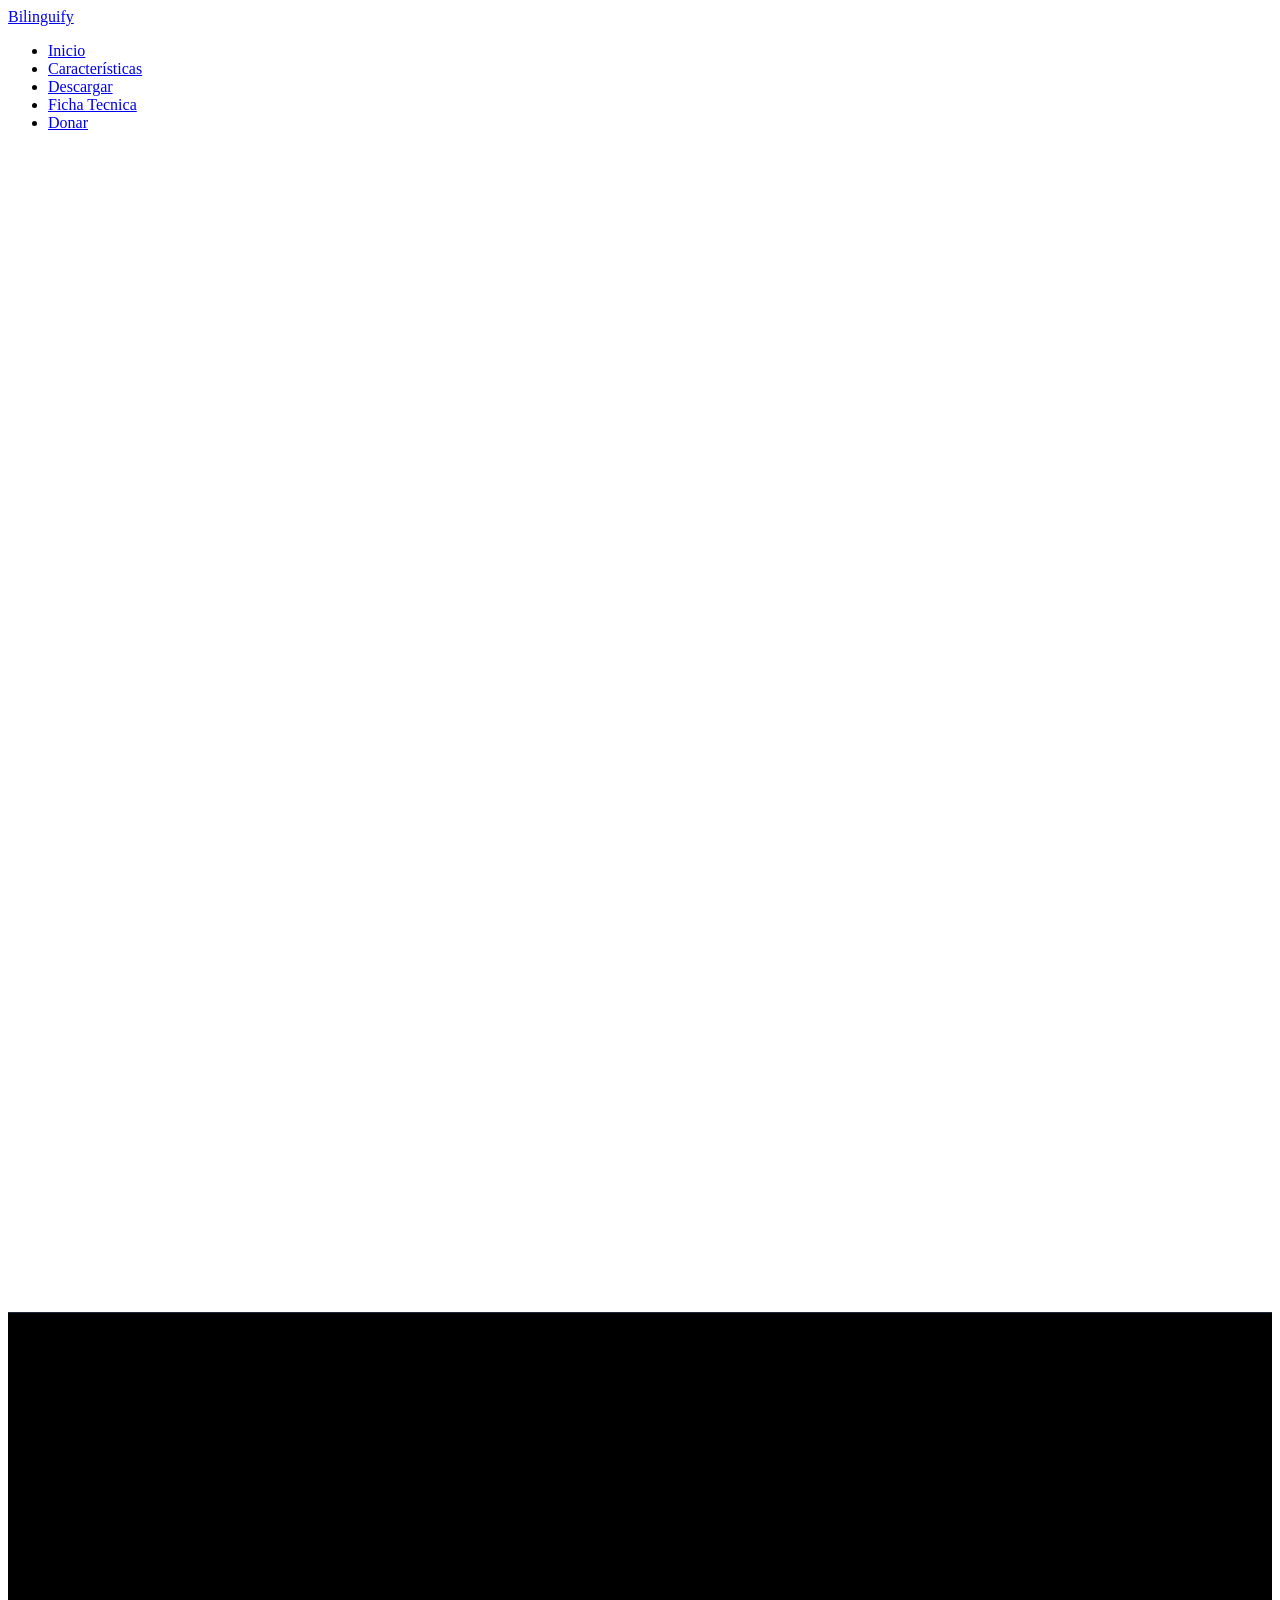
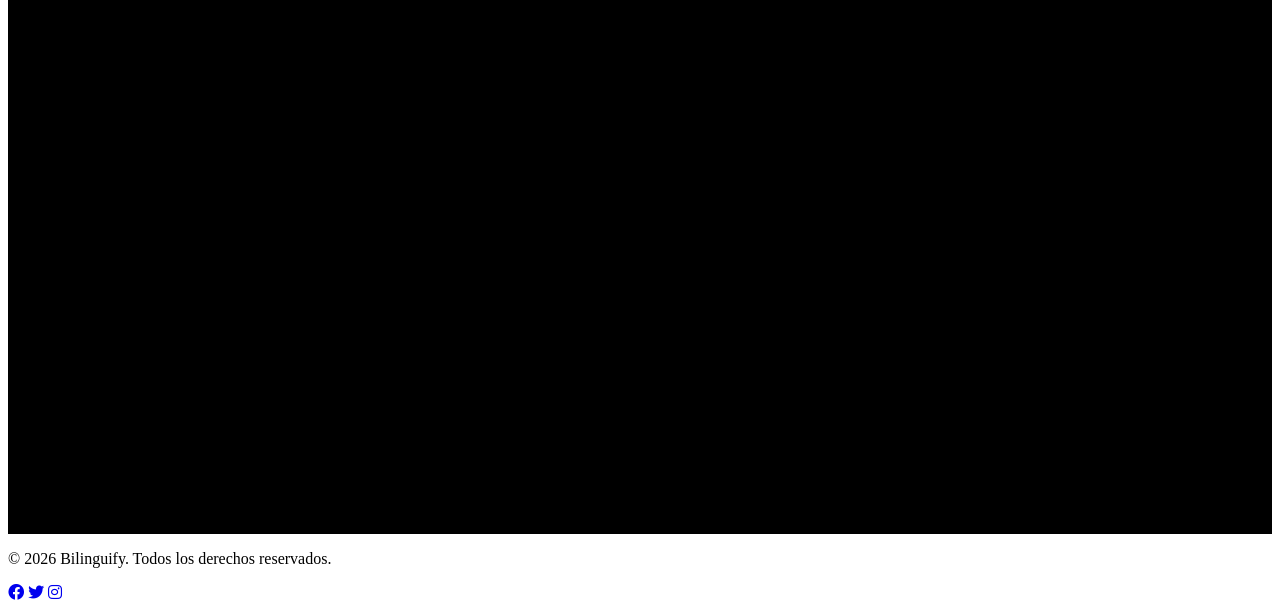
==== index.html @ 404af728 "Add files via upload" ====
<!DOCTYPE html>
<html lang="es">
<head>
    <meta charset="UTF-8">
    <meta name="viewport" content="width=device-width, initial-scale=1.0">
    <title>Bilinguify - Rompe las barreras del idioma</title>
    
    <link rel="icon" href="imagenes/logo.png" type="image/png">
    <link rel="apple-touch-icon" href="imagenes/logo.png">

    <link href="https://fonts.googleapis.com/css2 family=Poppins:wght@300;400;600;700&display=swap" rel="stylesheet">
    
    <link rel="stylesheet" href="https://cdnjs.cloudflare.com/ajax/libs/font-awesome/6.0.0/css/all.min.css">
    
    <link href="https://unpkg.com/aos@2.3.1/dist/aos.css" rel="stylesheet">
    
    <link rel="stylesheet" href="style.css">
    <style>
        /* Improved download button styles */
        .download-btns{display:flex;justify-content:center;margin-top:18px}
        .btn-descarga{display:inline-flex;align-items:center;gap:10px;padding:14px 22px;background:linear-gradient(90deg,#0066ff 0%,#00c6ff 100%);color:#fff;text-decoration:none;border-radius:12px;box-shadow:0 8px 30px rgba(0,102,255,0.18);transition:transform .18s ease,box-shadow .18s ease,opacity .18s ease;font-weight:600}
        .btn-descarga i{font-size:1.1rem}
        .btn-descarga span{letter-spacing:0.6px}
        .btn-descarga:active{transform:translateY(1px)}
        .btn-descarga:hover{transform:translateY(-4px);box-shadow:0 18px 40px rgba(0,102,255,0.22);opacity:0.98}
        .btn-descarga:focus{outline:3px solid rgba(0,198,255,0.18);outline-offset:4px}
        @media (max-width:480px){.btn-descarga{padding:12px 16px;border-radius:10px}}
    </style>
</head>
<body>

    <header class="navbar">
        <div class="container">
            <a href="#" class="logo">Bilingui<span class="accent">fy</span></a>
            <nav>
                <ul class="nav-links">
                    <li><a href="#inicio">Inicio</a></li>
                    <li><a href="#funciones">Características</a></li>
                    <li><a href="#descarga" class="btn-small">Descargar</a></li>
                    <li><a href="ficha-tecnica.html" class="btn-small">Ficha Tecnica</a></li>
                    <li><a href="#donar" class="btn-small">Donar</a></li>
                </ul>
            </nav>
            <div class="menu-toggle" id="mobile-menu">
                <span class="bar"></span>
                <span class="bar"></span>
                <span class="bar"></span>
            </div>
        </div>
    </header>

    <section id="inicio" class="hero-section">
        <div class="parallax-bg"></div>
        <div class="container hero-content">
            <div class="hero-text" data-aos="fade-right" data-aos-duration="1000">
                <h1>Traduce el mundo en tiempo real</h1>
                <p>Bilinguify combina traducción de voz instantánea, reconocimiento de cámara inteligente y la interfaz más fluida para que nunca te quedes sin palabras.</p>
                <div class="hero-btns">
                    <a href="#descarga" class="btn-primary ripple"><i class="fas fa-download"></i> Obtener App</a>
                    <a href="#demo" class="btn-secondary"><i class="fas fa-play"></i> Ver Cómo Funciona</a>
                </div>
            </div>
            <div class="hero-image" data-aos="fade-left" data-aos-duration="1000">
                <img src="/imagenes/logo.png" alt="Bilinguify App Interface" class="floating app-mockup">
            </div>
        </div>
    </section>

    <section id="funciones" class="features-section">
        <div class="container">
            <h2 class="section-title" data-aos="fade-up">Comunicación Sin Límites</h2>
            <p class="section-subtitle" data-aos="fade-up" data-aos-delay="100">Explora las potentes herramientas integradas en Bilinguify.</p>
            
            <div class="features-grid">
                <div class="feature-card" data-aos="flip-left" data-aos-delay="200">
                    <div class="icon-box"><i class="fas fa-microphone"></i></div>
                    <h3>Comenzar a Hablar</h3>
                    <p>Traducción de voz bidireccional instantánea. Habla de forma natural y deja que Bilinguify haga el resto.</p>
                </div>
                <div class="feature-card" data-aos="flip-left" data-aos-delay="400">
                    <div class="icon-box"><i class="fas fa-camera"></i></div>
                    <h3>Traducción por Cámara</h3>
                    <p>Apunta a carteles, menús o documentos y obtén una traducción clara superpuesta al instante.</p>
                </div>
                <div class="feature-card" data-aos="flip-left" data-aos-delay="600">
                    <div class="icon-box"><i class="fas fa-download"></i></div>
                    <h3>Modo Offline</h3>
                    <p>Descarga paquetes de idiomas completos para traducir con total precisión incluso sin conexión a internet.</p>
                </div>
            </div>
        </div>
    </section>
    <section id="capturas" class="screenshot-section">
        <div class="parallax-bg-2"></div>
        <div class="container">
            <h2 class="section-title" data-aos="fade-up">Una Interfaz Limpia y Profesional</h2>
            <p class="section-subtitle" data-aos="fade-up">Diseñada minuciosamente para ofrecer la mejor experiencia de usuario.</p>

            <div class="gallery" data-aos="zoom-in" data-aos-duration="200">
                <figure class="thumb">
                    <img src="/imagenes/imagen1.jpg" alt="Pantalla principal" data-large="/imagenes/imagen1.jpg">
                    <figcaption>Pantalla principal optimizada para una traducción rápida a un solo toque.</figcaption>
                </figure>
                <figure class="thumb">
                    <img src="/imagenes/imagen2.jpg" alt="Traducciones recientes" data-large="/imagenes/imagen2.jpg">
                    <figcaption>Accede fácilmente a tus traducciones recientes y guarda frases recurrentes.</figcaption>
                </figure>
                <figure class="thumb">
                    <img src="/imagenes/imagen3.jpg" alt="Reconocimiento OCR" data-large="/imagenes/imagen3.jpg">
                    <figcaption>Reconocimiento óptico de caracteres de alta precisión en más idiomas.</figcaption>
                </figure>
            </div>
        </div>

        <!-- Lightbox / Modal -->
        <div id="lightbox" class="lightbox" aria-hidden="true">
            <button class="lb-close" aria-label="Cerrar">&times;</button>
            <img id="lightbox-img" src="" alt="">
        </div>

        <style>
            .gallery{display:flex;gap:18px;justify-content:center;flex-wrap:wrap;margin:30px 0}
            .thumb{width:320px;max-width:32%;min-width:220px;text-align:center}
            .thumb img{width:100%;height:auto;border-radius:12px;display:block;cursor:zoom-in;transition:transform .25s ease, box-shadow .25s ease}
            .thumb img:hover{transform:scale(1.06);box-shadow:0 12px 30px rgba(0,0,0,.25)}
            .thumb figcaption{margin-top:10px;font-size:0.95rem;color:#666}
            @media (max-width:900px){ .thumb{max-width:45%} }
            @media (max-width:600px){ .thumb{max-width:100%} }

            .lightbox{position:fixed;inset:0;display:none;align-items:center;justify-content:center;background:rgba(0,0,0,.85);z-index:9999;padding:20px}
            .lightbox.show{display:flex}
            .lightbox img{max-width:90%;max-height:90%;border-radius:8px;box-shadow:0 20px 60px rgba(0,0,0,.5)}
            .lb-close{position:absolute;top:18px;right:18px;background:transparent;border:none;color:#fff;font-size:2.2rem;cursor:pointer;padding:6px;line-height:1}
        </style>

        <script>
            (function(){
                const thumbs = document.querySelectorAll('#capturas .thumb img');
                const lb = document.getElementById('lightbox');
                const lbImg = document.getElementById('lightbox-img');
                const lbClose = document.querySelector('.lb-close');

                function open(src, alt){
                    lbImg.src = src;
                    lbImg.alt = alt || '';
                    lb.classList.add('show');
                    lb.setAttribute('aria-hidden','false');
                    document.body.style.overflow = 'hidden';
                }
                function close(){
                    lb.classList.remove('show');
                    lb.setAttribute('aria-hidden','true');
                    lbImg.src = '';
                    document.body.style.overflow = '';
                }

                thumbs.forEach(img=>{
                    // hover already handled by CSS; click opens lightbox
                    img.addEventListener('click', ()=> open(img.dataset.large || img.src, img.alt));
                    // allow focus + Enter to open
                    img.tabIndex = 0;
                    img.addEventListener('keydown', e=>{ if(e.key === 'Enter') open(img.dataset.large || img.src, img.alt); });
                });

                lbClose.addEventListener('click', close);
                lb.addEventListener('click', e=>{
                    if(e.target === lb) close(); // click outside image
                });
                document.addEventListener('keydown', e=>{ if(e.key === 'Escape') close(); });
            })();
        </script>
    </section>

    <section id="demo" class="video-section">
        <div class="container">
            <div class="video-content-wrapper">
                <div class="video-text" data-aos="fade-right">
                    <h2>Mira Bilinguify en Acción</h2>
                    <p>Descubre en este video demostrativo cómo Bilinguify procesa la voz en tiempo real, ofreciendo traducciones precisas con una latencia casi nula. El compañero de viaje y negocios definitivo.</p>
                </div>
                <div class="video-player-container" data-aos="fade-left">
                    <video controls poster="https://via.placeholder.com/640x360/0056d2/fff?text=Reproducir+Demo+Bilinguify">
                        <source src="https://www.w3schools.com/html/mov_bbb.mp4" type="video/mp4">
                        Tu navegador no soporta videos.
                    </video>
                </div>
            </div>
        </div>
    </section>

    <section id="descarga" class="download-section">
        <div class="container text-center" data-aos="zoom-out">
            <h2>¿Listo para hablar cualquier idioma?</h2>
            <p>Descarga Bilinguify de forma gratuita y experimenta una comunicación verdaderamente global.</p>
            <div class="download-btns">
                <a href="#" class="btn-descarga">
                    <i class="fas fa-download"></i>
                    <span>DESCARGAR</span>
                </a>
            </div>
        </div>
    </section>

    <!-- ==========================================
     SECCIÓN: COLABORACIÓN Y SOPORTE (DONAR)
     ========================================== -->
<section id="donar" class="support-section">
    <div class="container">
        <div class="support-wrapper" data-aos="zoom-in">
            
            <!-- Mensaje Emocional de Desarrollador Solo -->
            <div class="support-content">
                <div class="heart-icon"><i class="fas fa-heart"></i></div>
                <h2>Detrás de cada línea de código...</h2>
                <p class="emotional-text">
                    <strong>Bilinguify</strong> no nació en una gran oficina corporativa ni cuenta con millones de dólares en presupuesto. Nació de la pasión de un <strong>único desarrollador independiente</strong> que cree firmemente en crear herramientas libres de publicidad, rápidas y que respeten tu privacidad.
                </p>
                <p class="emotional-text sub">
                    Mantener este proyecto vivo, optimizar los motores de traducción local y pasar madrugadas enteras puliendo detalles requiere de incontables horas (y mucho café). Si esta aplicación te ha sido de utilidad, considera apoyarme. Tu colaboración es el motor real que me permite seguir programando en solitario. ¡Cada grano de arena cuenta!
                </p>
            </div>

            <!-- Botones de Pago / Colaboración -->
            <div class="payment-methods">
                
                <!-- Botón PayPal -->
                <a href="https://www.paypal.me/TU_USUARIO" target="_blank" class="pay-card paypal-card">
                    <div class="pay-icon"><i class="fab fa-paypal"></i></div>
                    <div class="pay-info">
                        <h3>Donar con PayPal</h3>
                        <p>Apoya mediante tarjeta de crédito o saldo de forma rápida y segura.</p>
                    </div>
                    <span class="pay-btn">Enviar apoyo <i class="fas fa-external-link-alt"></i></span>
                </a>

                <!-- Botón Binance (Interactivo con Copiado de ID) -->
                <div class="pay-card binance-card" onclick="copiarBinanceID()">
                    <div class="pay-icon">
                        <!-- SVG del logo de Binance para máxima definición -->
                        <svg viewBox="0 0 24 24" width="32" height="32" fill="#f3ba2f">
                            <path d="M12.004 0L3.729 4.777l4.135 2.389L12.004 4.78l4.137 2.386 4.132-2.389L12.004 0zM3.724 9.553l4.14 2.387-4.14 2.389V9.553zm16.56 0v4.776l-4.134-2.389 4.134-2.387zM12.004 9.563l4.135 2.387-4.135 2.39-4.138-2.39 4.138-2.387zm-4.14 7.163l4.14 2.386 4.135-2.386 4.132 2.389-8.267 4.777-8.275-4.777 4.135-2.389z"/>
                        </svg>
                    </div>
                    <div class="pay-info">
                        <h3>Donar con Binance Pay</h3>
                        <p>Haz tu micro-donación en criptomonedas (USDT/BTC) sin comisiones.</p>
                        <!-- Reemplaza este número por tu ID real de Binance Pay -->
                        <span class="binance-id" id="binanceIdText">Binance Pay ID: <strong>123456789</strong></span>
                    </div>
                    <span class="pay-btn" id="btnCopiarText"><i class="fas fa-copy"></i> Copiar ID</span>
                </div>

            </div>

        </div>
    </div>
</section>

<!-- ESTILOS CSS ADAPTADOS A TU FONDO NEGRO Y ACENTOS AZULES -->
<style>
    :root {
        --bg-black: #000000;
        --card-dark: #0b0f19;
        --border-color: #1e293b;
        --blue-primary: #0056d2;
        --blue-glow: rgba(0, 86, 210, 0.25);
        --text-white: #ffffff;
        --text-slate: #94a3b8;
    }

    .support-section {
        background-color: var(--bg-black);
        padding: 90px 0;
        border-top: 1px solid var(--border-color);
    }

    .support-wrapper {
        display: grid;
        grid-template-columns: 1.1fr 0.9fr;
        gap: 50px;
        background: var(--card-dark);
        border: 1px solid var(--border-color);
        border-radius: 24px;
        padding: 50px;
        box-shadow: 0 20px 50px rgba(0, 0, 0, 0.6), 0 0 30px rgba(0, 86, 210, 0.05);
    }

    .support-content {
        text-align: left;
    }

    .support-content .heart-icon {
        font-size: 2rem;
        color: #ef4444; /* Rojo latido para la emoción */
        margin-bottom: 15px;
        animation: pulse 1.5s infinite;
    }

    @keyframes pulse {
        0% { transform: scale(1); }
        50% { transform: scale(1.1); }
        100% { transform: scale(1); }
    }

    .support-content h2 {
        color: var(--text-white);
        font-size: 2.2rem;
        font-weight: 700;
        margin-bottom: 20px;
    }

    .emotional-text {
        font-size: 1.1rem;
        line-height: 1.7;
        color: #e2e8f0;
        margin-bottom: 15px;
    }

    .emotional-text.sub {
        font-size: 0.95rem;
        color: var(--text-slate);
    }

    .emotional-text strong {
        color: #38bdf8; /* Celeste vibrante para resaltar palabras clave */
    }

    /* Columnas de Métodos de Pago */
    .payment-methods {
        display: flex;
        flex-direction: column;
        gap: 20px;
        justify-content: center;
    }

    .pay-card {
        background: #121826;
        border: 1px solid var(--border-color);
        border-radius: 16px;
        padding: 25px;
        display: flex;
        flex-direction: column;
        gap: 12px;
        text-decoration: none;
        cursor: pointer;
        position: relative;
        overflow: hidden;
        transition: transform 0.3s ease, border-color 0.3s ease, box-shadow 0.3s ease;
    }

    .pay-card:hover {
        transform: translateY(-4px);
    }

    .paypal-card:hover {
        border-color: #0070ba;
        box-shadow: 0 10px 25px rgba(0, 112, 186, 0.2);
    }

    .binance-card:hover {
        border-color: #f3ba2f;
        box-shadow: 0 10px 25px rgba(243, 186, 47, 0.15);
    }

    .pay-icon {
        font-size: 2rem;
    }
    
    .paypal-card .pay-icon {
        color: #0070ba;
    }

    .pay-info h3 {
        color: var(--text-white);
        font-size: 1.2rem;
        margin-bottom: 5px;
        font-weight: 600;
    }

    .pay-info p {
        color: var(--text-slate);
        font-size: 0.9rem;
        line-height: 1.4;
    }

    .binance-id {
        display: inline-block;
        margin-top: 8px;
        background: rgba(243, 186, 47, 0.1);
        color: #f3ba2f;
        padding: 4px 10px;
        border-radius: 6px;
        font-size: 0.85rem;
        font-family: monospace;
        border: 1px dashed rgba(243, 186, 47, 0.3);
    }

    .pay-btn {
        align-self: flex-start;
        font-size: 0.9rem;
        font-weight: 600;
        color: var(--text-white);
        background: rgba(255, 255, 255, 0.05);
        padding: 8px 16px;
        border-radius: 8px;
        display: inline-flex;
        align-items: center;
        gap: 8px;
        margin-top: 5px;
        transition: background 0.2s;
    }

    .paypal-card:hover .pay-btn {
        background: #0070ba;
    }

    .binance-card:hover .pay-btn {
        background: #f3ba2f;
        color: #000;
    }

    /* Responsivo */
    @media (max-width: 992px) {
        .support-wrapper {
            grid-template-columns: 1fr;
            padding: 30px;
            gap: 35px;
        }
        .support-content h2 {
            font-size: 1.8rem;
        }
    }
</style>

<!-- SCRIPT COMPACTO PARA EL COPIADO DE BINANCE ID -->
<script>
function copiarBinanceID() {
    // Aquí pon tu ID de Binance real de 9 dígitos
    const idBinance = "123456789"; 
    
    navigator.clipboard.writeText(idBinance).then(() => {
        const btnText = document.getElementById('btnCopiarText');
        const originalText = btnText.innerHTML;
        
        // Cambia el diseño temporalmente para avisar que se copió
        btnText.innerHTML = '<i class="fas fa-check"></i> ¡Copiado con éxito!';
        btnText.style.background = '#28a745';
        btnText.style.color = '#ffffff';
        
        setTimeout(() => {
            btnText.innerHTML = originalText;
            btnText.style.background = '';
            btnText.style.color = '';
        }, 2500);
    }).catch(err => {
        console.error('Error al copiar el ID: ', err);
    });
}
</script>

    <footer class="footer">
        <div class="container">
            <p>&copy; 2026 Bilinguify. Todos los derechos reservados.</p>
            <div class="social-links">
                <a href="#"><i class="fab fa-facebook"></i></a>
                <a href="#"><i class="fab fa-twitter"></i></a>
                <a href="#"><i class="fab fa-instagram"></i></a>
            </div>
        </div>
    </footer>

    <script src="https://unpkg.com/aos@2.3.1/dist/aos.js"></script>
    <script src="script.js"></script>
</body>
</html>
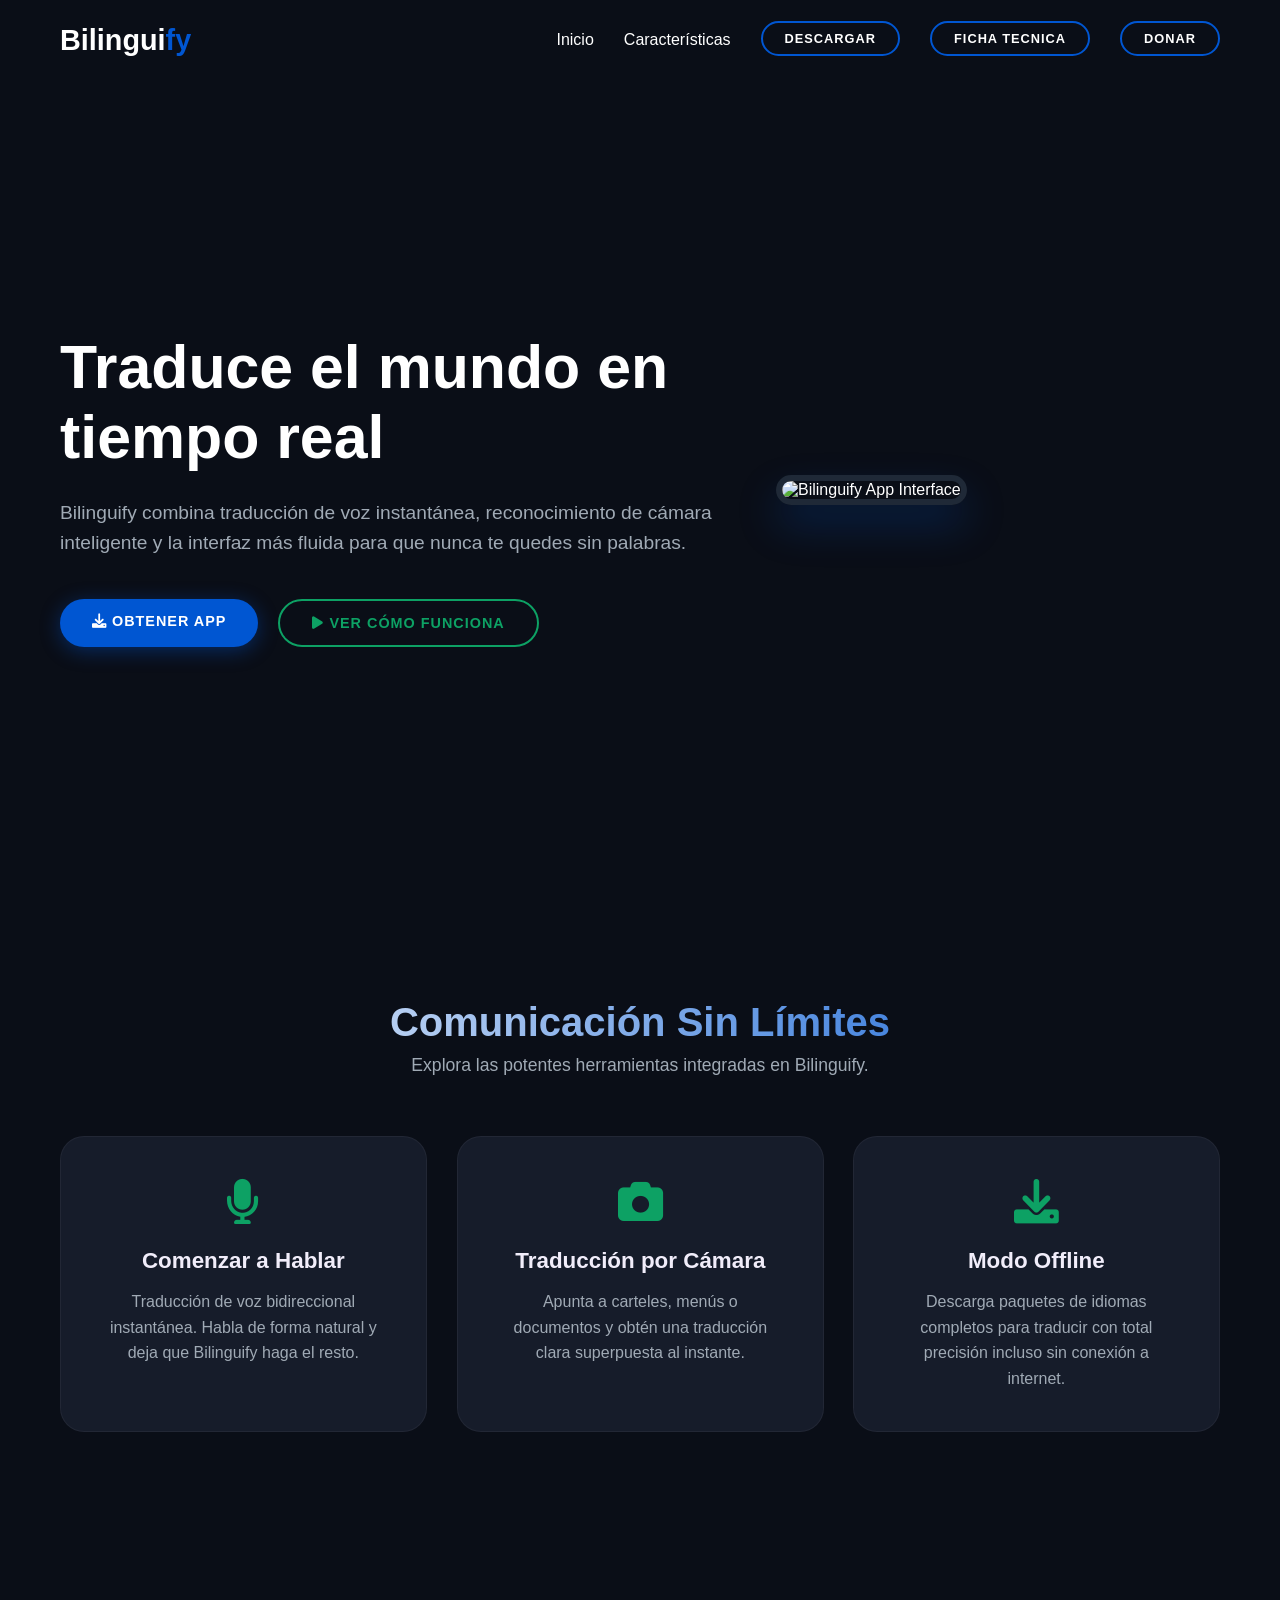
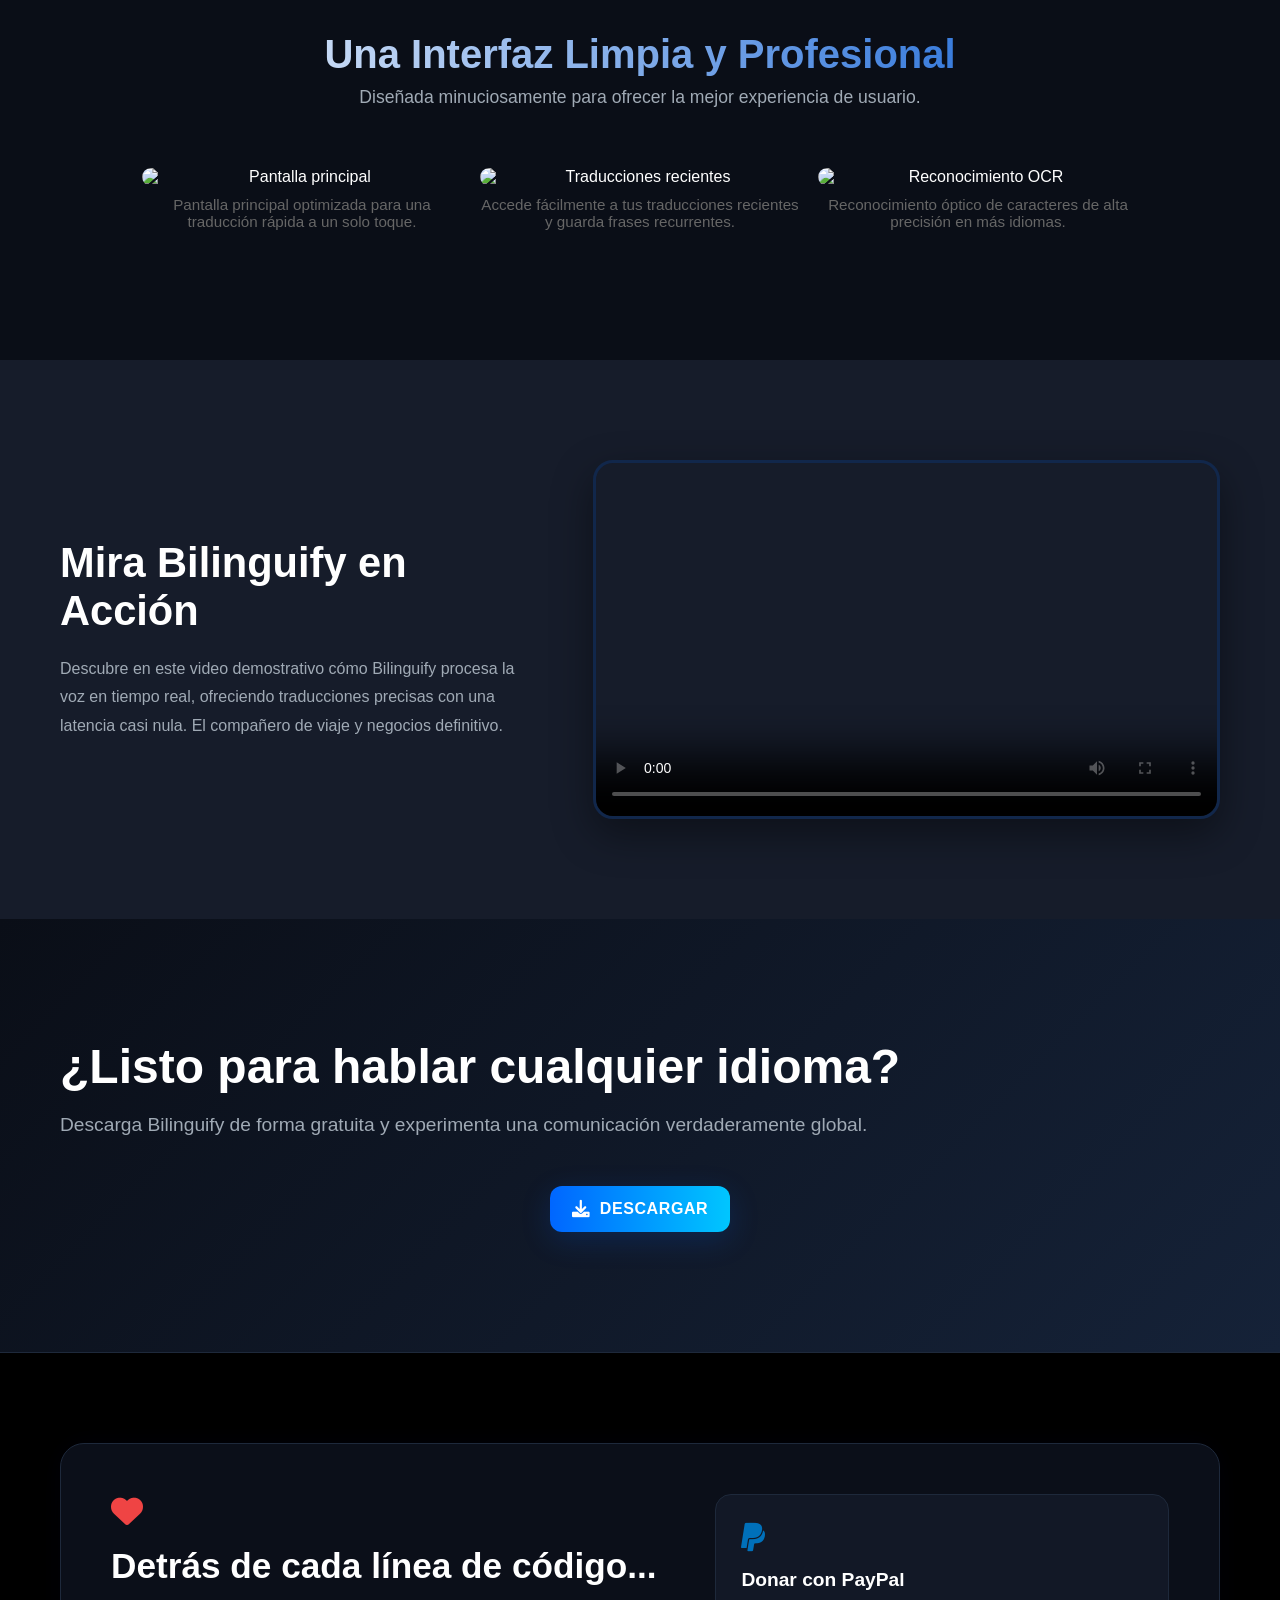
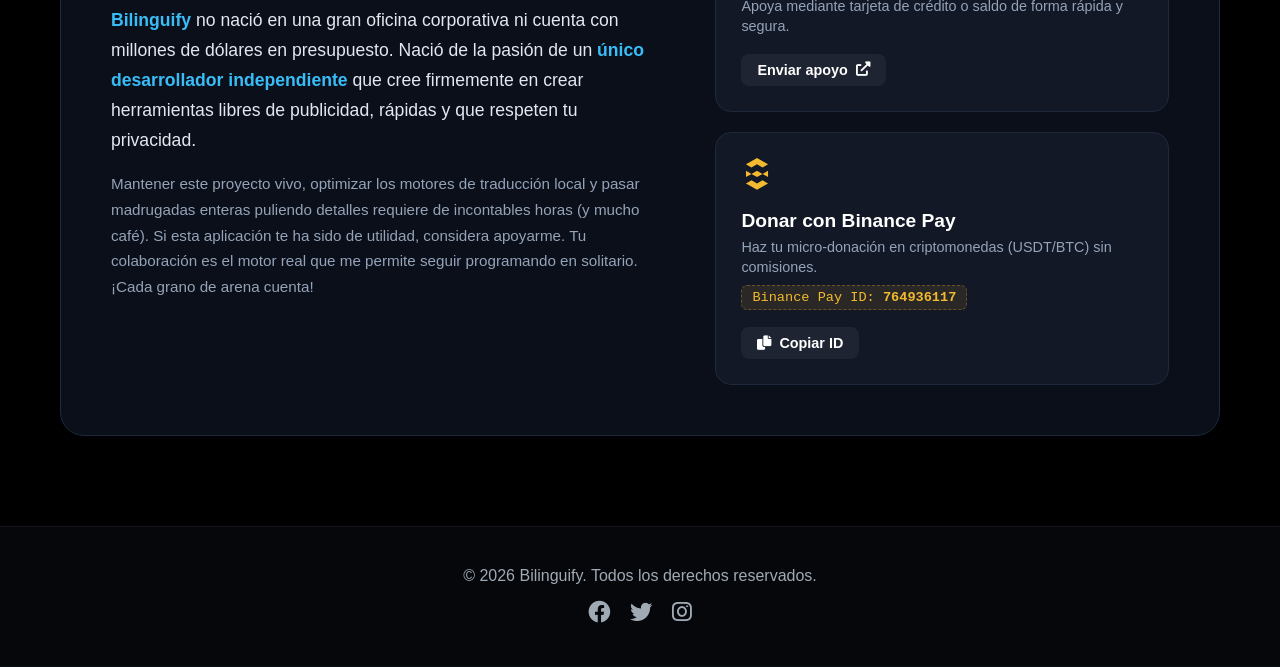
==== commit 0f2b36e9: "Update index.html" ====
--- a/index.html
+++ b/index.html
@@ -193,7 +193,7 @@
             <h2>¿Listo para hablar cualquier idioma?</h2>
             <p>Descarga Bilinguify de forma gratuita y experimenta una comunicación verdaderamente global.</p>
             <div class="download-btns">
-                <a href="#" class="btn-descarga">
+                <a href="https://github.com/elmundodediego29/bilinguify-updates/releases/download/2.0/Bilinguify.apk" class="btn-descarga">
                     <i class="fas fa-download"></i>
                     <span>DESCARGAR</span>
                 </a>
@@ -224,7 +224,7 @@
             <div class="payment-methods">
                 
                 <!-- Botón PayPal -->
-                <a href="https://www.paypal.me/TU_USUARIO" target="_blank" class="pay-card paypal-card">
+                <a href="https://paypal.me/DIEGODELGADO2919" target="_blank" class="pay-card paypal-card">
                     <div class="pay-icon"><i class="fab fa-paypal"></i></div>
                     <div class="pay-info">
                         <h3>Donar con PayPal</h3>
@@ -245,7 +245,7 @@
                         <h3>Donar con Binance Pay</h3>
                         <p>Haz tu micro-donación en criptomonedas (USDT/BTC) sin comisiones.</p>
                         <!-- Reemplaza este número por tu ID real de Binance Pay -->
-                        <span class="binance-id" id="binanceIdText">Binance Pay ID: <strong>123456789</strong></span>
+                        <span class="binance-id" id="binanceIdText">Binance Pay ID: <strong>764936117</strong></span>
                     </div>
                     <span class="pay-btn" id="btnCopiarText"><i class="fas fa-copy"></i> Copiar ID</span>
                 </div>
@@ -457,14 +457,32 @@
     });
 }
 </script>
+    <script src="script.js"></script>
+    <script>
+        // Inicialización de las animaciones al hacer scroll
+        AOS.init({
+            duration: 800,
+            once: true
+        });
+// Script corregido para asegurar consistencia con el CSS global
+const mobileMenu = document.getElementById('mobile-menu');
+const navLinks = document.querySelector('.nav-links');
+
+if(mobileMenu && navLinks) {
+    mobileMenu.addEventListener('click', () => {
+        mobileMenu.classList.toggle('toggle');      // Activa la animación X de las barras
+        navLinks.classList.toggle('nav-active');    // Desplaza el menú desde la derecha
+    });
+}
+    </script>
 
     <footer class="footer">
         <div class="container">
             <p>&copy; 2026 Bilinguify. Todos los derechos reservados.</p>
             <div class="social-links">
-                <a href="#"><i class="fab fa-facebook"></i></a>
+                <a href="https://www.facebook.com/diego.delgado.966811"><i class="fab fa-facebook"></i></a>
                 <a href="#"><i class="fab fa-twitter"></i></a>
-                <a href="#"><i class="fab fa-instagram"></i></a>
+                <a href="https://www.instagram.com/diegodelgado412/"><i class="fab fa-instagram"></i></a>
             </div>
         </div>
     </footer>
@@ -472,4 +490,4 @@
     <script src="https://unpkg.com/aos@2.3.1/dist/aos.js"></script>
     <script src="script.js"></script>
 </body>
-</html>+</html>
--- a/style.css
+++ b/style.css
@@ -0,0 +1,416 @@
+/* =========================================
+   VARIABLES CON LA PALETA DE TU APP
+   ========================================= */
+:root {
+    --app-blue: #0056d2;        /* El azul vibrante de tu cabecera y botón principal */
+    --app-green: #0da164;       /* El verde neón del indicador activo de tu menú */
+    --app-lavender: #f1edfa;    /* El fondo lavanda/lila de las tarjetas de idioma */
+    
+    --bg-dark: #0a0e17;         /* Fondo oscuro elegante de la web para contraste */
+    --bg-card: #161c2a;         /* Color de tarjetas */
+    --text-main: #ffffff;       /* Texto principal claro */
+    --text-muted: #a0aab5;      /* Texto secundario */
+    
+    --font-main: 'Poppins', sans-serif;
+    --transition: all 0.3s ease;
+}
+
+* {
+    margin: 0;
+    padding: 0;
+    box-sizing: border-box;
+}
+
+html {
+    scroll-behavior: smooth;
+    font-family: var(--font-main);
+    color: var(--text-main);
+    background-color: var(--bg-dark);
+    overflow-x: hidden;
+}
+
+.container {
+    max-width: 1200px;
+    margin: 0 auto;
+    padding: 0 20px;
+}
+
+a { text-decoration: none; color: inherit; transition: var(--transition); }
+ul { list-style: none; }
+img { max-width: 100%; height: auto; }
+
+/* Títulos con degradado usando tu color azul corporativo */
+.section-title {
+    text-align: center;
+    font-size: 2.5rem;
+    font-weight: 700;
+    margin-bottom: 10px;
+    background: linear-gradient(to right, #fff, var(--app-blue));
+    -webkit-background-clip: text;
+    -webkit-text-fill-color: transparent;
+}
+
+.section-subtitle {
+    text-align: center;
+    color: var(--text-muted);
+    margin-bottom: 60px;
+    font-size: 1.1rem;
+}
+
+/* =========================================
+   BOTONES Y ELEMENTOS INTERACTIVOS
+   ========================================= */
+.btn-primary, .btn-secondary, .btn-small, .btn-store {
+    display: inline-block;
+    padding: 14px 32px;
+    border-radius: 50px;
+    font-weight: 600;
+    text-transform: uppercase;
+    font-size: 0.9rem;
+    letter-spacing: 1px;
+    cursor: pointer;
+    position: relative;
+    overflow: hidden;
+}
+
+.btn-primary {
+    background: var(--app-blue);
+    color: #fff;
+    box-shadow: 0 4px 20px rgba(0, 86, 210, 0.4);
+    border: none;
+}
+
+.btn-primary:hover {
+    box-shadow: 0 6px 25px rgba(0, 86, 210, 0.6);
+    transform: translateY(-3px);
+}
+
+.btn-secondary {
+    background: transparent;
+    border: 2px solid var(--app-green);
+    color: var(--app-green);
+}
+
+.btn-secondary:hover {
+    background: rgba(13, 161, 100, 0.1);
+    transform: translateY(-2px);
+}
+
+.btn-small {
+    padding: 8px 22px;
+    border: 2px solid var(--app-blue);
+    font-size: 0.8rem;
+}
+.btn-small:hover { background-color: var(--app-blue); color: #fff; }
+
+/* Animación de flotado suave para simular la app en mano */
+@keyframes floating {
+    0% { transform: translateY(0px) rotate(0deg); }
+    50% { transform: translateY(-15px) rotate(1deg); }
+    100% { transform: translateY(0px) rotate(0deg); }
+}
+.floating { animation: floating 5s ease-in-out infinite; }
+
+.app-mockup {
+    border-radius: 40px;
+    box-shadow: 0 20px 40px rgba(0, 86, 210, 0.25);
+    max-height: 550px;
+    border: 6px solid #1f2937;
+}
+
+/* Efecto Onda en botones */
+.ripple { position: relative; overflow: hidden; }
+.ripple-effect {
+    position: absolute;
+    border-radius: 50%;
+    background: rgba(255, 255, 255, 0.4);
+    transform: scale(0);
+    animation: ripple-animation 0.6s linear;
+    pointer-events: none;
+}
+@keyframes ripple-animation {
+    to { transform: scale(4); opacity: 0; }
+}
+
+/* =========================================
+   NAVBAR
+   ========================================= */
+.navbar {
+    position: fixed;
+    top: 0; width: 100%; height: 80px;
+    display: flex; align-items: center; z-index: 1000;
+    transition: var(--transition);
+}
+
+.navbar.scrolled {
+    background-color: rgba(10, 14, 23, 0.95);
+    height: 70px;
+    border-bottom: 1px solid rgba(0, 86, 210, 0.2);
+}
+
+.navbar .container { display: flex; justify-content: space-between; align-items: center; width: 100%; }
+.logo { font-size: 1.8rem; font-weight: 700; color: #fff; }
+.logo .accent { color: var(--app-blue); }
+
+.nav-links { display: flex; gap: 30px; align-items: center; }
+.nav-links a:not(.btn-small):hover { color: var(--app-green); }
+
+.menu-toggle { display: none; cursor: pointer; }
+.bar { display: block; width: 25px; height: 3px; margin: 5px auto; background-color: #fff; transition: var(--transition); }
+
+/* =========================================
+   HERO SECTION & PARALLAX
+   ========================================= */
+.hero-section {
+    position: relative;
+    height: 100vh;
+    display: flex;
+    align-items: center;
+    overflow: hidden;
+}
+
+.parallax-bg {
+    position: absolute;
+    top: 0; left: 0; width: 100%; height: 130%;
+    background-image: url('https://images.unsplash.com/photo-1543269865-cbf427effbad?q=80&w=2070');
+    background-size: cover;
+    background-position: center;
+    z-index: -2;
+}
+
+.hero-section::after {
+    content: ''; position: absolute;
+    top: 0; left: 0; width: 100%; height: 100%;
+    background: linear-gradient(to bottom, rgba(10,14,23,0.85), var(--bg-dark));
+    z-index: -1;
+}
+
+.hero-content { display: grid; grid-template-columns: 1.2fr 0.8fr; align-items: center; gap: 50px; padding-top: 80px; }
+.hero-text h1 { font-size: 3.8rem; line-height: 1.15; margin-bottom: 25px; font-weight: 700; }
+.hero-text p { color: var(--text-muted); font-size: 1.2rem; margin-bottom: 40px; line-height: 1.6; }
+.hero-btns { display: flex; gap: 20px; }
+
+/* =========================================
+   FEATURES (TARJETAS CON TOQUE LAVANDA)
+   ========================================= */
+.features-section { padding: 100px 0; }
+.features-grid { display: grid; grid-template-columns: repeat(auto-fit, minmax(300px, 1fr)); gap: 30px; }
+
+.feature-card {
+    background-color: var(--bg-card);
+    padding: 40px;
+    border-radius: 24px;
+    transition: var(--transition);
+    border: 1px solid rgba(241, 237, 250, 0.05);
+    text-align: center;
+}
+
+.feature-card:hover {
+    transform: translateY(-10px);
+    border-color: var(--app-blue);
+    box-shadow: 0 15px 35px rgba(0, 86, 210, 0.15);
+}
+
+.icon-box {
+    font-size: 2.8rem;
+    color: var(--app-green); /* Verde neón llamativo para iconos */
+    margin-bottom: 20px;
+}
+
+.feature-card h3 { margin-bottom: 15px; font-size: 1.4rem; color: var(--app-lavender); }
+.feature-card p { color: var(--text-muted); line-height: 1.6; }
+
+/* =========================================
+   CARRUSEL DE INTERFAZ
+   ========================================= */
+.screenshot-section { position: relative; padding: 100px 0; }
+.parallax-bg-2 {
+    position: absolute; top: -10%; left: 0; width: 100%; height: 130%;
+    background-image: url('https://images.unsplash.com/photo-1522199755839-a2bacb67c546?q=80&w=2070');
+    background-size: cover; z-index: -2; opacity: 0.08;
+}
+
+.slider-container {
+    position: relative; max-width: 850px; margin: 0 auto;
+    overflow: hidden; border-radius: 20px;
+    box-shadow: 0 25px 60px rgba(0,0,0,0.6);
+    border: 3px solid rgba(0, 86, 210, 0.3);
+}
+
+.slider { display: flex; transition: transform 0.5s ease-in-out; }
+.slide { min-width: 100%; position: relative; }
+.slide img { width: 100%; display: block; }
+.slide-caption {
+    position: absolute; bottom: 0; left: 0; width: 100%; padding: 25px;
+    background: linear-gradient(to top, rgba(10,14,23,0.95), transparent);
+    color: #fff; text-align: center; font-size: 1.05rem;
+}
+
+.prev, .next {
+    position: absolute; top: 50%; transform: translateY(-50%);
+    background-color: rgba(0, 86, 210, 0.4); color: #fff;
+    border: none; padding: 16px; cursor: pointer; border-radius: 50%;
+    font-size: 1.2rem; z-index: 10; transition: var(--transition);
+}
+.prev:hover, .next:hover { background-color: var(--app-blue); }
+.prev { left: 20px; } .next { right: 20px; }
+
+/* =========================================
+   VIDEO SECTION
+   ========================================= */
+.video-section { padding: 100px 0; background-color: var(--bg-card); }
+.video-content-wrapper { display: grid; grid-template-columns: 1fr 1.3fr; gap: 50px; align-items: center; }
+.video-text h2 { font-size: 2.6rem; margin-bottom: 20px; font-weight: 700; }
+.video-text p { color: var(--text-muted); line-height: 1.8; }
+
+.video-player-container {
+    position: relative; padding-bottom: 56.25%; height: 0;
+    border-radius: 20px; overflow: hidden;
+    box-shadow: 0 15px 40px rgba(0,0,0,0.4);
+    border: 3px solid rgba(0, 86, 210, 0.2);
+}
+.video-player-container video { position: absolute; top: 0; left: 0; width: 100%; height: 100%; object-fit: cover; }
+
+/* =========================================
+   DOWNLOAD / CTA
+   ========================================= */
+.download-section { padding: 120px 0; background: linear-gradient(135deg, #0a0e17 0%, #152238 100%); }
+.download-section h2 { font-size: 3rem; margin-bottom: 20px; }
+.download-section p { color: var(--text-muted); font-size: 1.2rem; margin-bottom: 50px; }
+.download-btns { display: flex; gap: 20px; justify-content: center; }
+
+.btn-store {
+    background-color: #000; color: #fff; border: 1px solid rgba(255,255,255,0.1);
+    display: flex; align-items: center; gap: 15px; padding: 16px 32px;
+}
+.btn-store i { font-size: 1.8rem; color: var(--app-blue); }
+.btn-store span { font-size: 1rem; text-transform: none; display: block; text-align: left;}
+.btn-store:hover { border-color: var(--app-green); transform: scale(1.03); }
+
+/* =========================================
+   FOOTER & RESPONSIVE
+   ========================================= */
+.footer { padding: 40px 0; background-color: #05070b; text-align: center; border-top: 1px solid rgba(255,255,255,0.05); }
+.footer p { color: var(--text-muted); margin-bottom: 15px; }
+.social-links { display: flex; gap: 20px; justify-content: center; }
+.social-links a { font-size: 1.4rem; color: var(--text-muted); }
+.social-links a:hover { color: var(--app-green); }
+
+@media (max-width: 992px) {
+    .hero-content, .video-content-wrapper { grid-template-columns: 1fr; text-align: center; }
+    .hero-text h1 { font-size: 2.8rem; }
+    .hero-btns, .download-btns { justify-content: center; flex-wrap: wrap; }
+    .hero-image { order: -1; } /* Muestra la app arriba en móviles */
+    .app-mockup { max-height: 450px; }
+}
+
+@media (max-width: 768px) {
+    .nav-links {
+        position: absolute; right: 0; height: 92vh; top: 80px;
+        background-color: var(--bg-dark); display: flex; flex-direction: column;
+        width: 60%; transform: translateX(100%); transition: transform 0.4s ease;
+        padding-top: 60px; border-left: 1px solid rgba(0, 86, 210, 0.2);
+    }
+    .menu-toggle { display: block; }
+    .nav-active { transform: translateX(0); }
+    .toggle .bar:nth-child(1) { transform: rotate(-45deg) translate(-5px, 6px); }
+    .toggle .bar:nth-child(2) { opacity: 0; }
+    .toggle .bar:nth-child(3) { transform: rotate(45deg) translate(-5px, -6px); }
+}
+
+/* ==========================================================================
+   OPTIMIZACIÓN MÓVIL PROFESIONAL (COMPLETAMENTE ADAPTADO PARA CELULARES)
+   ========================================================================== */
+
+/* Clases de Control de Visibilidad Condicional */
+@media (min-width: 769px) {
+    .only-mobile { display: none !important; }
+}
+
+@media (max-width: 768px) {
+    .only-desktop { display: none !important; }
+    
+    /* Navbar móvil mejorada con efecto Blur Premium */
+    .navbar {
+        height: 70px !important;
+        background-color: rgba(10, 14, 23, 0.92) !important;
+        backdrop-filter: blur(12px);
+        -webkit-backdrop-filter: blur(12px);
+    }
+
+    .nav-links {
+        position: fixed;
+        right: 0;
+        top: 70px;
+        height: calc(100vh - 70px);
+        background-color: rgba(10, 14, 23, 0.98);
+        display: flex;
+        flex-direction: column;
+        width: 75%; /* Ajuste de ancho para mejor ergonomía */
+        transform: translateX(100%);
+        transition: transform 0.35s cubic-bezier(0.4, 0, 0.2, 1);
+        padding: 40px 20px;
+        gap: 25px;
+        border-left: 1px solid rgba(0, 86, 210, 0.2);
+    }
+    
+    /* Clase activa para desplegar el menú */
+    .nav-links.nav-active, .nav-links.active { 
+        transform: translateX(0) !important; 
+    }
+
+    .nav-links li { width: 100%; text-align: center; }
+    .nav-links .btn-small { display: block; width: 100%; padding: 12px; }
+
+    /* Ajuste de Hero Section en Celulares */
+    .hero-section { height: auto; padding: 120px 0 60px 0; }
+    .hero-content { 
+        grid-template-columns: 1fr; 
+        text-align: center; 
+        gap: 35px;
+    }
+    .hero-image { order: -1; } /* El logo/mockup sube para enganchar visualmente */
+    
+    .hero-text h1 { 
+        font-size: 2.3rem !important; /* Evita saltos de línea huérfanos */
+        line-height: 1.2;
+    }
+    .hero-text p { font-size: 1rem; margin-bottom: 25px; }
+    .hero-btns { flex-direction: column; gap: 15px; width: 100%; }
+    .hero-btns .btn-primary, .hero-btns .btn-secondary { width: 100%; text-align: center; }
+
+    /* Características y Grillas */
+    .features-section, .screenshot-section, .video-section, .support-section { 
+        padding: 60px 0; 
+    }
+    .section-title { font-size: 1.9rem !important; }
+    .features-grid { gap: 20px; }
+    .feature-card { padding: 30px 20px; }
+
+    /* Galería de capturas */
+    .gallery { gap: 15px; }
+    .thumb { max-width: 100% !important; width: 100%; }
+
+    /* Sección de Video Demo */
+    .video-content-wrapper { grid-template-columns: 1fr; text-align: center; gap: 25px; }
+    .video-text h2 { font-size: 1.8rem; }
+
+    /* Sección de Soporte / Donaciones (#donar) */
+    .support-wrapper {
+        grid-template-columns: 1fr !important;
+        padding: 25px 20px !important; /* Adiós al padding excesivo de 50px */
+        gap: 30px;
+    }
+    .support-content h2 { font-size: 1.6rem; text-align: center; }
+    .support-content .heart-icon { text-align: center; }
+    .emotional-text { font-size: 0.95rem; text-align: justify; }
+    .pay-card { padding: 20px; }
+    .pay-btn { width: 100%; justify-content: center; }
+}
+
+/* Ajustes finos para pantallas muy pequeñas (Ej: iPhone SE, Xiaomi pequeños) */
+@media (max-width: 480px) {
+    .hero-text h1 { font-size: 1.9rem !important; }
+    .section-title { font-size: 1.6rem !important; }
+    .btn-descarga { width: 100%; justify-content: center; }
+}
